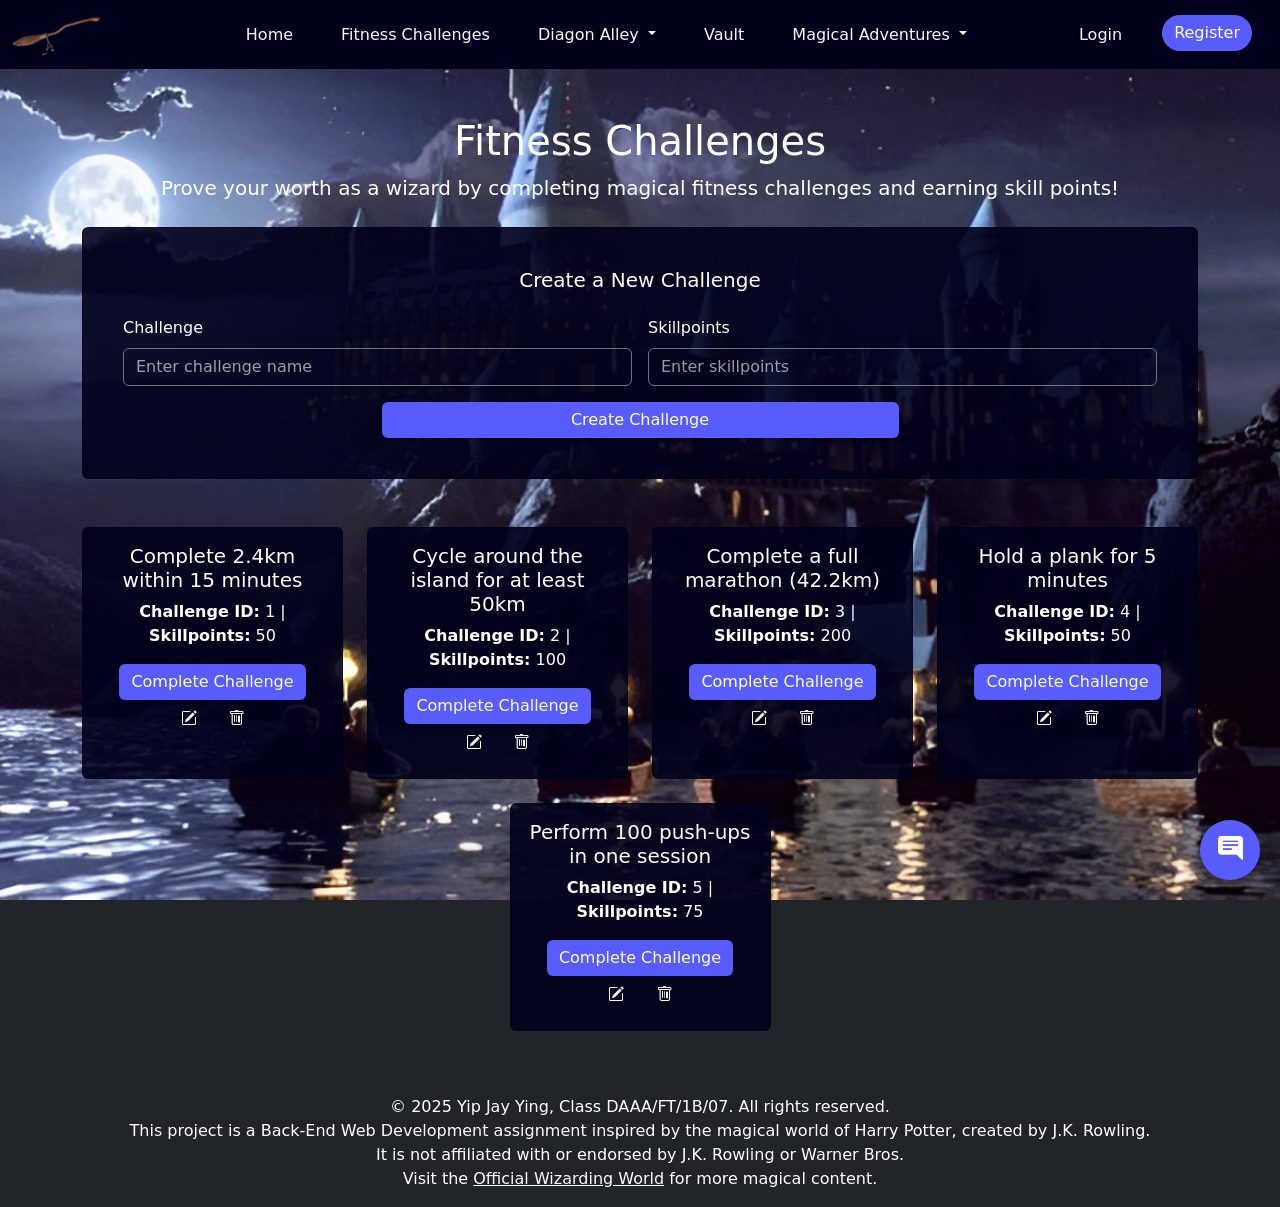
==== public/challenges.html @ 98125a17 "refactor: Consolidate inline styles in HTML to separate CSS files - Transferred all color-related st" ====
<!DOCTYPE html>
<html lang="en">
<head>
  <meta charset="UTF-8">
  <meta name="viewport" content="width=device-width, initial-scale=1.0">
  <title>Fitness Challenges</title>
  <!-- Bootstrap CSS -->
  <link href="https://cdn.jsdelivr.net/npm/bootstrap@5.3.3/dist/css/bootstrap.min.css" rel="stylesheet">
  <link href="https://cdn.jsdelivr.net/npm/bootstrap-icons/font/bootstrap-icons.css" rel="stylesheet">
  <link href="css/color.css" rel="stylesheet">
  <link href="css/style.css" rel="stylesheet">
</head>
<body class="bg-dark text-white">

  <!-- Navbar -->
  <nav class="navbar navbar-expand-lg navbar-light" style="background-color: rgba(0,0,27,255);">
    <div class="container-fluid">
        <!-- Navbar Brand with Custom Logo -->
        <a class="navbar-brand" href="index.html">
            <img src="images/navbar-brand-logo.png" alt="Logo" class="d-inline-block align-text-top" style="height: 40px;">
        </a>
        <button class="navbar-toggler" type="button" data-bs-toggle="collapse" data-bs-target="#navbarNav" aria-controls="navbarNav" aria-expanded="false" aria-label="Toggle navigation">
          <span class="navbar-toggler-icon" style="background-image: url('data:image/svg+xml;charset=utf8,%3Csvg xmlns%3D%22http://www.w3.org/2000/svg%22 viewBox%3D%220 0 30 30%22%3E%3Cpath stroke%3D%22rgba%28255, 255, 255, 1%29%22 stroke-width%3D%222%22 d%3D%22M4 7h22M4 15h22M4 23h22%22/%3E%3C/svg%3E');"></span>
        </button>           
        <div class="collapse navbar-collapse" id="navbarNav">
            <ul class="navbar-nav ms-auto">
                <li class="nav-item mx-3">
                    <a class="nav-link text-light" href="index.html">Home</a>
                </li>
                <li class="nav-item mx-3">
                    <a class="nav-link text-light" href="challenges.html">Fitness Challenges</a>
                </li>
                <!-- Diagon Alley Dropdown -->
                <li class="nav-item dropdown mx-3">
                    <a class="nav-link dropdown-toggle text-light" href="#" id="diagonAlleyDropdown" role="button" data-bs-toggle="dropdown" aria-expanded="false">
                        Diagon Alley
                    </a>
                    <ul class="dropdown-menu bg-light">
                        <li><a class="dropdown-item text-dark" href="wandShop.html">Wand Shop</a></li>
                        <li><a class="dropdown-item text-dark" href="potionShop.html">Potion Shop</a></li>
                        <li><a class="dropdown-item text-dark" href="spellShop.html">Spell Shop</a></li>
                    </ul>
                </li>
                <li class="nav-item mx-3">
                    <a class="nav-link text-light" href="vault.html">Vault</a>
                </li>
                <!-- Magical Adventures Dropdown -->
                <li class="nav-item dropdown mx-3">
                    <a class="nav-link dropdown-toggle text-light" href="#" id="magicalAdventuresDropdown" role="button" data-bs-toggle="dropdown" aria-expanded="false">
                        Magical Adventures
                    </a>
                    <ul class="dropdown-menu bg-light">
                        <li><a class="dropdown-item text-dark" href="duel.html">Duelling Club</a></li>
                        <li><a class="dropdown-item text-dark" href="quests.html">Quests</a></li>
                    </ul>
                </li>
                <li class="nav-item mx-3">
                    <a id="profileButton" class="nav-link text-light d-none" href="profile.html">Profile</a>
                </li>
                <li class="nav-item mx-3">
                    <a id="logoutButton" class="nav-link text-light d-none" href="index.html">Logout</a>
                </li>
                <li class="nav-item mx-3">
                    <a id="loginButton" class="nav-link text-light" href="login.html">Login</a>
                </li>
                <li class="nav-item mx-3">
                    <a id="registerButton" class="btn btn-primary rounded-pill" href="register.html">Register</a>
                </li>
            </ul>
        </div>
    </div>
  </nav>

  <!-- Fitness Challenges Section -->
  <div style="background-image: url('images/background.jpeg'); background-size: cover; background-position: center; background-attachment: fixed; min-height: 100vh;">
    <div class="container py-5">
      <!-- Page Header -->
      <header class="text-center text-white mb-4">
        <h1>Fitness Challenges</h1>
        <p class="lead">Prove your worth as a wizard by completing magical fitness challenges and earning skill points!</p>
      </header>
  
      <!-- Create Challenge Form -->
      <div class="card mb-5 p-4" style="background-color: rgba(0, 0, 27, 0.9);">
        <div class="card-body">
          <h5 class="card-title text-white text-center mb-4">Create a New Challenge</h5>
          <form id="createChallengeForm" class="row g-3">
            <div class="col-md-6">
              <label for="challengeName" class="form-label text-white">Challenge</label>
              <input type="text" class="form-control bg-transparent text-white border-secondary" id="challengeName" placeholder="Enter challenge name">
            </div>
            <div class="col-md-6">
              <label for="skillPoints" class="form-label text-white">Skillpoints</label>
              <input type="number" class="form-control bg-transparent text-white border-secondary" id="skillPoints" placeholder="Enter skillpoints">
            </div>
            <div class="col-12 text-center">
              <button type="submit" class="btn btn-primary w-50">Create Challenge</button>
            </div>
          </form>
        </div>
      </div>
  
      <!-- Challenges List -->
      <div class="row g-4 justify-content-center">
        <!-- Challenge Card 1 -->
        <div class="col-12 col-sm-6 col-md-4 col-lg-3">
          <div class="card h-100 text-white text-center" style="background-color: rgba(0,0,27,0.9);">
            <div class="card-body">
              <h5 class="card-title">Complete 2.4km within 15 minutes</h5>
              <p class="card-text"><strong>Challenge ID:</strong> 1 | <strong>Skillpoints:</strong> 50</p>
              <button class="btn btn-primary">Complete Challenge</button>
              <button class="btn btn-edit" title="Edit Challenge">
                <i class="bi bi-pencil-square text-light"></i>
              </button>
              <button class="btn btn-delete text-light" title="Delete Challenge">
                <i class="bi bi-trash"></i>
              </button>
            </div>
          </div>
        </div>
        <!-- Challenge Card 2 -->
        <div class="col-12 col-sm-6 col-md-4 col-lg-3">
          <div class="card h-100 text-white text-center" style="background-color: rgba(0,0,27,0.9);">
            <div class="card-body">
              <h5 class="card-title">Cycle around the island for at least 50km</h5>
              <p class="card-text"><strong>Challenge ID:</strong> 2 | <strong>Skillpoints:</strong> 100</p>
              <button class="btn btn-primary">Complete Challenge</button>
              <button class="btn btn-edit" title="Edit Challenge">
                <i class="bi bi-pencil-square text-light"></i>
              </button>
              <button class="btn btn-delete text-light" title="Delete Challenge">
                <i class="bi bi-trash"></i>
              </button>
            </div>
          </div>
        </div>
        <!-- Challenge Card 3 -->
        <div class="col-12 col-sm-6 col-md-4 col-lg-3">
          <div class="card h-100 text-white text-center" style="background-color: rgba(0,0,27,0.9);">
            <div class="card-body">
              <h5 class="card-title">Complete a full marathon (42.2km)</h5>
              <p class="card-text"><strong>Challenge ID:</strong> 3 | <strong>Skillpoints:</strong> 200</p>
              <button class="btn btn-primary">Complete Challenge</button>
              <button class="btn btn-edit" title="Edit Challenge">
                <i class="bi bi-pencil-square text-light"></i>
              </button>
              <button class="btn btn-delete text-light" title="Delete Challenge">
                <i class="bi bi-trash"></i>
              </button>
            </div>
          </div>
        </div>
        <!-- Challenge Card 4 -->
        <div class="col-12 col-sm-6 col-md-4 col-lg-3">
          <div class="card h-100 text-white text-center" style="background-color: rgba(0,0,27,0.9);">
            <div class="card-body">
              <h5 class="card-title">Hold a plank for 5 minutes</h5>
              <p class="card-text"><strong>Challenge ID:</strong> 4 | <strong>Skillpoints:</strong> 50</p>
              <button class="btn btn-primary">Complete Challenge</button>
              <button class="btn btn-edit" title="Edit Challenge">
                <i class="bi bi-pencil-square text-light"></i>
              </button>
              <button class="btn btn-delete text-light" title="Delete Challenge">
                <i class="bi bi-trash"></i>
              </button>
            </div>
          </div>
        </div>
        <!-- Challenge Card 5 -->
        <div class="col-12 col-sm-6 col-md-4 col-lg-3">
          <div class="card h-100 text-white text-center" style="background-color: rgba(0,0,27,0.9);">
            <div class="card-body">
              <h5 class="card-title">Perform 100 push-ups in one session</h5>
              <p class="card-text"><strong>Challenge ID:</strong> 5 | <strong>Skillpoints:</strong> 75</p>
              <button class="btn btn-primary">Complete Challenge</button>
              <button class="btn btn-edit" title="Edit Challenge">
                <i class="bi bi-pencil-square text-light"></i>
              </button>
              <button class="btn btn-delete text-light" title="Delete Challenge">
                <i class="bi bi-trash"></i>
              </button>
            </div>
          </div>
        </div>
      </div>
    </div>
  </div>

  <!-- Footer -->
  <footer class="text-center py-3 bg-dark text-white">
    © 2025 Yip Jay Ying, Class DAAA/FT/1B/07. All rights reserved.<br>
    This project is a Back-End Web Development assignment inspired by the magical world of Harry Potter, created by J.K. Rowling.<br>
    It is not affiliated with or endorsed by J.K. Rowling or Warner Bros.<br>
    Visit the <a href="https://www.wizardingworld.com/" target="_blank" class="text-light">Official Wizarding World</a> for more magical content.
  </footer>

  <!-- Floating Review Icon -->
  <div class="floating-review" data-bs-toggle="tooltip" data-bs-placement="top" title="Rate your experience: Leave a Review!" onclick="window.location.href='owlPost.html'" style="background-color: rgb(88,92,252);">
    <i class="bi bi-chat-right-text-fill" style="font-size: 25px;"></i>
  </div>

  <!-- Bootstrap JS -->
  <script src="https://cdn.jsdelivr.net/npm/bootstrap@5.3.3/dist/js/bootstrap.bundle.min.js"></script>
  <script src="js/queryCmds.js" type="text/javascript"></script>
  <script src="js/getCurrentURL.js" type="text/javascript"></script>
  <script src="js/userNavbarToggle.js" type="text/javascript"></script>
</body>
</html>
---- public/css/color.css ----
:root {
    /* Define custom CSS variables for colors and styling */
    --custom-color: rgb(88, 92, 252); /* Primary color */
    --custom-color-light: rgb(130, 132, 252); /* Lighter shade for active states */
    --custom-color-darker: rgba(88, 92, 252, 0.8); /* Hover color */
    --custom-bg-color: rgba(0, 0, 27, 0.9); /* Background color */
    --custom-border-color: rgba(255, 255, 255, 0.2); /* Light white border */
    --custom-text-color: white; /* Text color */
    --custom-placeholder-color: rgba(255, 255, 255, 0.6); /* Placeholder text color */
    --custom-card-bg-color: rgba(0, 0, 27, 0.9); /* Card background color */
    --custom-card-hover-shadow: rgba(0, 0, 0, 0.3); /* Shadow for hover effect on cards */
    --custom-filter-option-bg-color: white; /* Background color for dropdown options */
    --custom-filter-option-text-color: black; /* Text color for dropdown options */
}

.btn-primary {
    /* Customize primary button styles */
    --bs-btn-bg: var(--custom-color) !important;
    --bs-btn-active-bg: var(--custom-color-light) !important;
    --bs-btn-hover-bg: var(--custom-color-darker) !important;
    --bs-btn-color: var(--custom-text-color) !important;
}

.custom-card {
    /* Card styles for custom components */
    background-color: var(--custom-card-bg-color) !important;
    color: var(--custom-card-text-color) !important;
}

.custom-card:hover {
    /* Add shadow effect on card hover */
    box-shadow: 0 8px 15px var(--custom-card-hover-shadow) !important;
}

.custom-header {
    /* Header styles with primary background color */
    background-color: var(--custom-color) !important;
}

.custom-tabs {
    /* Custom styling for tabs with a bottom border */
    border-bottom: 2px solid var(--custom-border-color) !important;
}

.custom-tabs .nav-link {
    /* Default tab link styles */
    background-color: var(--custom-bg-color) !important;
    color: var(--custom-text-color) !important;
}

.custom-tabs .nav-link.active {
    /* Active tab link styles */
    background-color: var(--custom-color) !important;
    color: var(--custom-text-color) !important;
    border-color: var(--custom-color) var(--custom-border-color) var(--custom-border-color) !important;
}

.custom-tabs .nav-link:hover {
    /* Hover styles for tab links */
    background-color: var(--custom-color-darker) !important;
    color: var(--custom-text-color) !important;
}

/* Dropdown hover effect */
.dropdown-item:hover {
    color: var(--custom-text-color) !important;
    background-color: var(--custom-filter-option-text-color) !important;
}

.filter:hover {
    /* Hover effect for filter elements */
    background-color: var(--custom-color) !important;
    color: var(--custom-text-color) !important;
}

.filter option {
    /* Dropdown option styles */
    background-color: var(--custom-filter-option-bg-color) !important;
    color: var(--custom-filter-option-text-color) !important;
}

.modal-footer a.text-primary {
    /* Primary text color for links in modal footer */
    color: var(--custom-color) !important;
}

::placeholder {
    /* Placeholder text color */
    color: var(--custom-placeholder-color) !important;
}

/* Gryffindor Button */
.btn-gryffindor {
    background-color: #d82626; /* Gryffindor red */
    color: white; /* Text color */
    border: none; /* Remove border */
}

.btn-gryffindor:hover {
    background-color: #a11c1c; /* Darker red on hover */
}

/* Hufflepuff Button */
.btn-hufflepuff {
    background-color: #f4c430; /* Hufflepuff yellow */
    color: black; /* Text color */
    border: none; /* Remove border */
}

.btn-hufflepuff:hover {
    background-color: #c3a021; /* Darker yellow on hover */
}

/* Ravenclaw Button */
.btn-ravenclaw {
    background-color: #2a4d9b; /* Ravenclaw blue */
    color: white; /* Text color */
    border: none; /* Remove border */
}

.btn-ravenclaw:hover {
    background-color: #1c356a; /* Darker blue on hover */
}

/* Slytherin Button */
.btn-slytherin {
    background-color: #2a623d; /* Slytherin green */
    color: white; /* Text color */
    border: none; /* Remove border */
}

.btn-slytherin:hover {
    background-color: #1b422a; /* Darker green on hover */
}

/* Floating review container */
.floating-review {
    /* Add shadow for floating review containers */
    box-shadow: 0px 4px 8px rgba(0, 0, 0, 0.2);
}
---- public/css/style.css ----
.btn-primary {
    border: none; /* Remove border for primary buttons */
}

.custom-card {
    border: none; /* Remove border for cards */
    transition: transform 0.3s ease, box-shadow 0.3s ease; /* Smooth transitions for scaling and shadow effects */
    margin: auto; /* Center cards horizontally */
}

.custom-card:hover {
    transform: scale(1.05); /* Slightly enlarge the card on hover */
}

.custom-card img {
    object-fit: contain; /* Maintain aspect ratio of the image */
    height: 150px; /* Set fixed height for images */
    margin-bottom: 1rem; /* Add spacing below the image */
}

.custom-tabs {
    justify-content: center; /* Center-align tabs */
}

.custom-tabs .nav-link {
    border-radius: 0.5rem; /* Rounded corners for tab links */
    margin: 0 5px; /* Add spacing between tabs */
    transition: background-color 0.3s ease, color 0.3s ease; /* Smooth transitions for hover effects */
}

.filter {
    transition: background-color 0.3s ease, color 0.3s ease; /* Smooth transitions for hover effects */
}

/* Floating review container */
.floating-review {
    position: fixed; /* Fix position to bottom-right corner */
    bottom: 20px; /* Distance from bottom of the viewport */
    right: 20px; /* Distance from right of the viewport */
    width: 60px; /* Fixed width */
    height: 60px; /* Fixed height */
    border-radius: 50%; /* Circular shape */
    display: flex; /* Center content within the container */
    justify-content: center;
    align-items: center;
    cursor: pointer; /* Pointer cursor on hover */
    z-index: 1000; /* Ensure container is above other elements */
    transition: transform 0.3s ease; /* Smooth scaling on hover */
}

/* Scale effect on hover for the floating review container */
.floating-review:hover {
    transform: scale(1.1); /* Slightly enlarge the container on hover */
}

.house-emblem {
    width: 120px; /* Fixed width for house emblems */
    height: 120px; /* Fixed height for house emblems */
    object-fit: contain; /* Maintain aspect ratio */
}

/* Add initial transition to all cards in the house modal */
#houseModal .card {
    transition: transform 0.4s cubic-bezier(0.25, 0.8, 0.25, 1); /* Smooth and natural easing for card animations */
}

/* Hover effect for house cards in the modal */
#houseModal .card:hover {
    transform: scale(1.05); /* Slightly enlarge the card on hover */
}

.input-group .form-control {
    border-right: none !important; /* Remove right border for input field */
    border-radius: 0.5rem 0 0 0.5rem !important; /* Round left corners only */
}

.input-group-text {
    border-left: none !important; /* Remove left border for input group text */
    border-radius: 0 0.5rem 0.5rem 0 !important; /* Round right corners only */
}

/* Icon inside the button */
.review-icon {
    width: 30px; /* Fixed width for review icons */
    height: 30px; /* Fixed height for review icons */
}
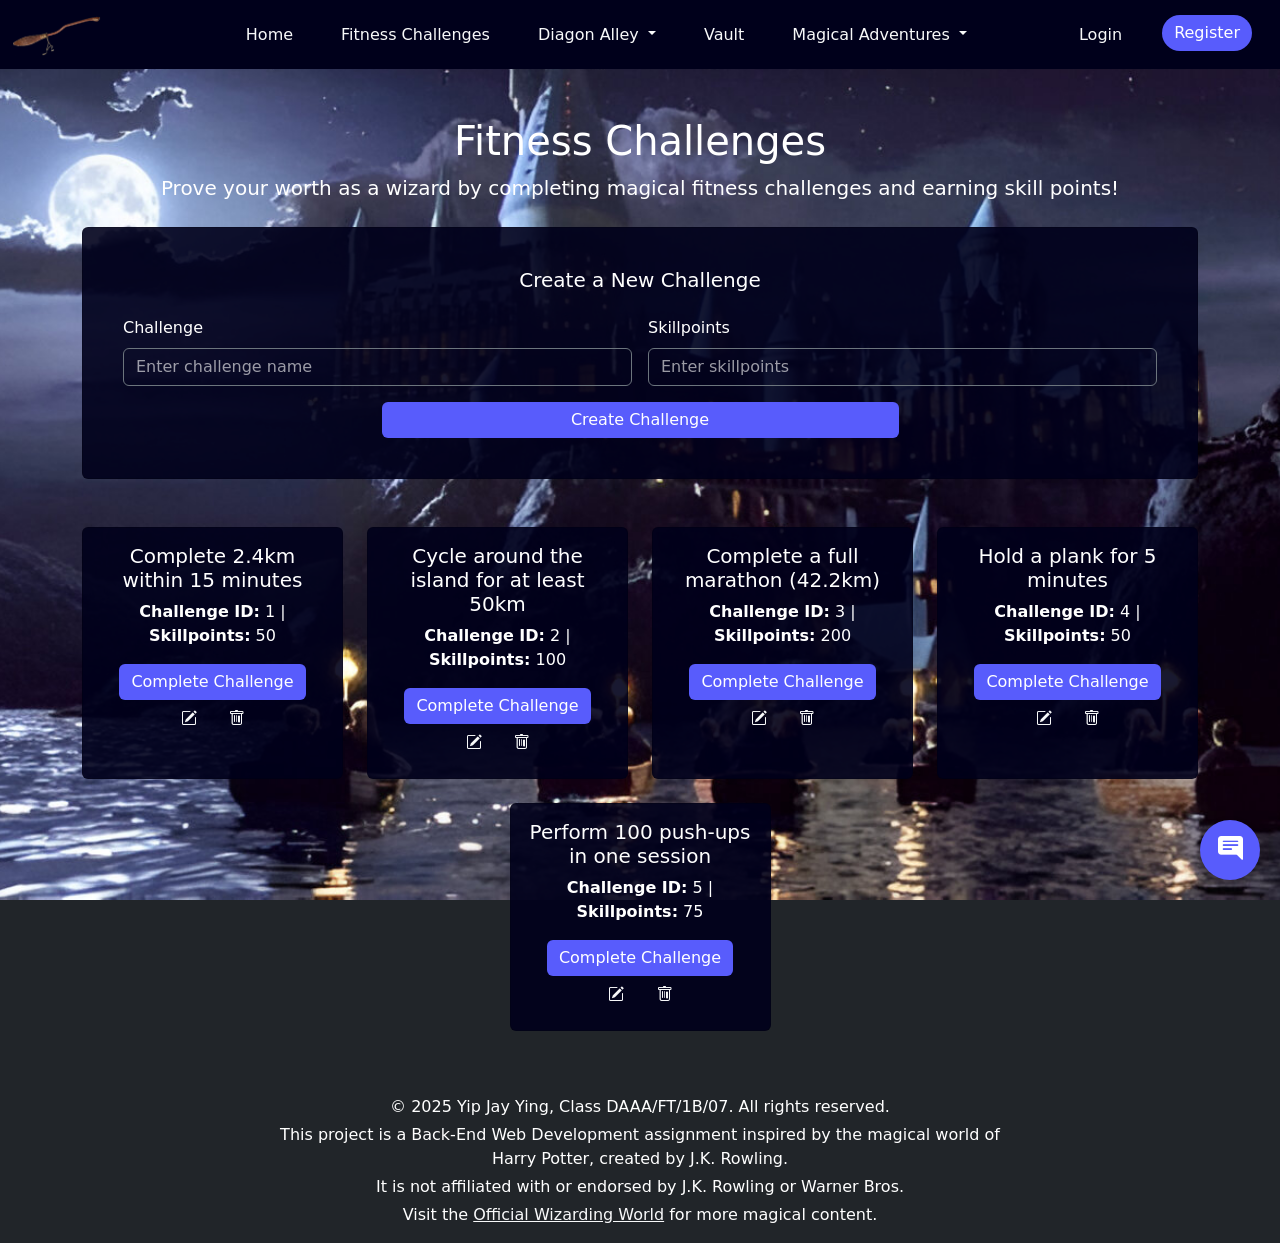
==== commit 62c32d9e: "feat: make footer responsive and reorder code sequence - Made the footer responsive using Bootstrap " ====
--- a/public/challenges.html
+++ b/public/challenges.html
@@ -9,6 +9,7 @@
   <link href="https://cdn.jsdelivr.net/npm/bootstrap-icons/font/bootstrap-icons.css" rel="stylesheet">
   <link href="css/color.css" rel="stylesheet">
   <link href="css/style.css" rel="stylesheet">
+  <link rel="icon" href="./images/harry-potter-glasses-icon.png">
 </head>
 <body class="bg-dark text-white">
 
@@ -17,7 +18,7 @@
     <div class="container-fluid">
         <!-- Navbar Brand with Custom Logo -->
         <a class="navbar-brand" href="index.html">
-            <img src="images/navbar-brand-logo.png" alt="Logo" class="d-inline-block align-text-top" style="height: 40px;">
+            <img src="images/broomstick-logo.png" alt="Logo" class="d-inline-block align-text-top" style="height: 40px;">
         </a>
         <button class="navbar-toggler" type="button" data-bs-toggle="collapse" data-bs-target="#navbarNav" aria-controls="navbarNav" aria-expanded="false" aria-label="Toggle navigation">
           <span class="navbar-toggler-icon" style="background-image: url('data:image/svg+xml;charset=utf8,%3Csvg xmlns%3D%22http://www.w3.org/2000/svg%22 viewBox%3D%220 0 30 30%22%3E%3Cpath stroke%3D%22rgba%28255, 255, 255, 1%29%22 stroke-width%3D%222%22 d%3D%22M4 7h22M4 15h22M4 23h22%22/%3E%3C/svg%3E');"></span>
@@ -186,18 +187,29 @@
     </div>
   </div>
 
-  <!-- Footer -->
-  <footer class="text-center py-3 bg-dark text-white">
-    © 2025 Yip Jay Ying, Class DAAA/FT/1B/07. All rights reserved.<br>
-    This project is a Back-End Web Development assignment inspired by the magical world of Harry Potter, created by J.K. Rowling.<br>
-    It is not affiliated with or endorsed by J.K. Rowling or Warner Bros.<br>
-    Visit the <a href="https://www.wizardingworld.com/" target="_blank" class="text-light">Official Wizarding World</a> for more magical content.
-  </footer>
-
   <!-- Floating Review Icon -->
   <div class="floating-review" data-bs-toggle="tooltip" data-bs-placement="top" title="Rate your experience: Leave a Review!" onclick="window.location.href='owlPost.html'" style="background-color: rgb(88,92,252);">
     <i class="bi bi-chat-right-text-fill" style="font-size: 25px;"></i>
   </div>
+
+  <!-- Footer -->
+  <footer class="text-center py-3 bg-dark text-white">
+    <div class="container">
+      <div class="row">
+        <!-- Footer Content -->
+        <div class="col-12 col-md-8 mx-auto">
+          <p class="mb-1">© 2025 Yip Jay Ying, Class DAAA/FT/1B/07. All rights reserved.</p>
+          <p class="mb-1">This project is a Back-End Web Development assignment inspired by the magical world of Harry Potter, created by J.K. Rowling.</p>
+          <p class="mb-1">It is not affiliated with or endorsed by J.K. Rowling or Warner Bros.</p>
+          <p class="mb-0">
+            Visit the 
+            <a href="https://www.wizardingworld.com/" target="_blank" class="text-light">Official Wizarding World</a> 
+            for more magical content.
+          </p>
+        </div>
+      </div>
+    </div>
+  </footer>
 
   <!-- Bootstrap JS -->
   <script src="https://cdn.jsdelivr.net/npm/bootstrap@5.3.3/dist/js/bootstrap.bundle.min.js"></script>
--- a/public/css/color.css
+++ b/public/css/color.css
@@ -137,4 +137,11 @@
 .floating-review {
     /* Add shadow for floating review containers */
     box-shadow: 0px 4px 8px rgba(0, 0, 0, 0.2);
+}
+
+/* Placeholder styling for input fields in the review form */
+#reviewForm input::placeholder,
+#reviewForm textarea::placeholder {
+    color: #120000 !important; /* Set placeholder text color to a dark shade */
+    opacity: 0.8 !important; /* Ensure placeholder text is semi-transparent */
 }
--- a/public/css/style.css
+++ b/public/css/style.css
@@ -26,6 +26,16 @@
     border-radius: 0.5rem; /* Rounded corners for tab links */
     margin: 0 5px; /* Add spacing between tabs */
     transition: background-color 0.3s ease, color 0.3s ease; /* Smooth transitions for hover effects */
+}
+
+/* Add initial transition to all cards in the duel modal */
+#duelModal .card {
+    transition: transform 0.4s cubic-bezier(0.25, 0.8, 0.25, 1); /* Smooth and natural easing for card animations */
+}
+
+/* Hover effect for duel cards in the modal */
+#duelModal .card:hover {
+    transform: scale(1.05); /* Slightly enlarge the card on hover */
 }
 
 .filter {
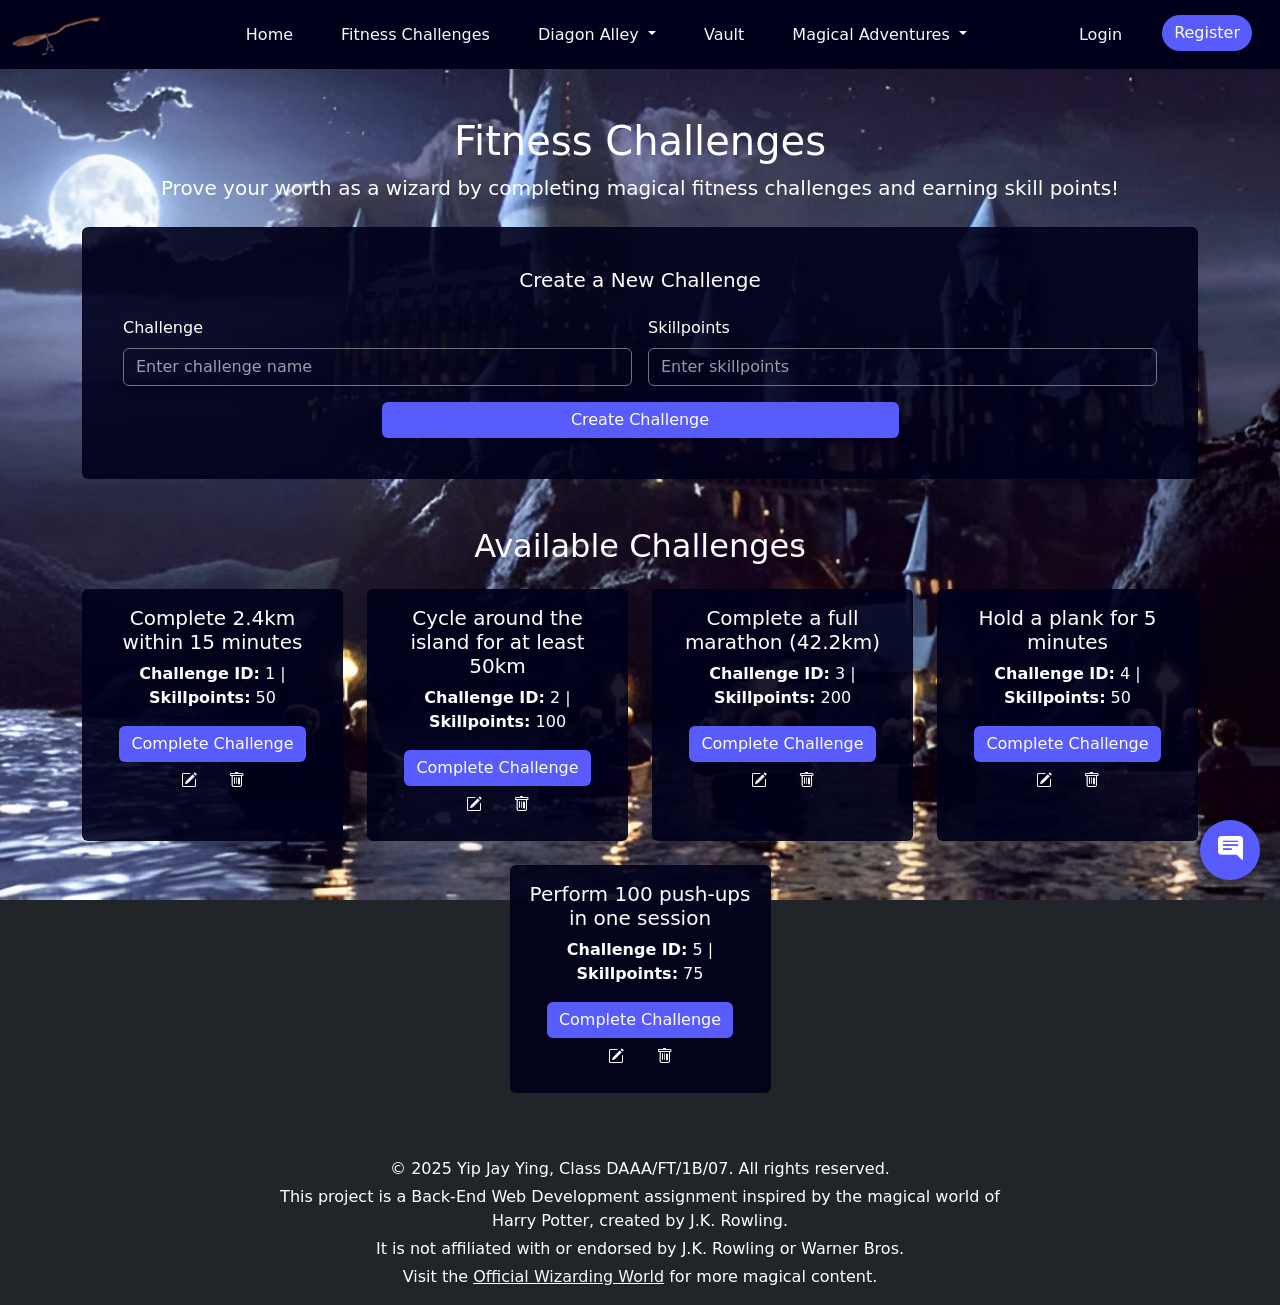
==== commit 2fe14e1c: "feat(challenges): add title "Available Challenges" and implement modal popup for edit button - Added" ====
--- a/public/challenges.html
+++ b/public/challenges.html
@@ -101,6 +101,9 @@
         </div>
       </div>
   
+      <!-- Available Challenges Title -->
+      <h2 class="text-white text-center my-4">Available Challenges</h2>
+
       <!-- Challenges List -->
       <div class="row g-4 justify-content-center">
         <!-- Challenge Card 1 -->
@@ -110,9 +113,9 @@
               <h5 class="card-title">Complete 2.4km within 15 minutes</h5>
               <p class="card-text"><strong>Challenge ID:</strong> 1 | <strong>Skillpoints:</strong> 50</p>
               <button class="btn btn-primary">Complete Challenge</button>
-              <button class="btn btn-edit" title="Edit Challenge">
-                <i class="bi bi-pencil-square text-light"></i>
-              </button>
+              <button class="btn btn-edit" title="Edit Challenge" data-bs-toggle="modal" data-bs-target="#editChallengeModal">
+                <i class="bi bi-pencil-square text-light"></i>
+              </button>                          
               <button class="btn btn-delete text-light" title="Delete Challenge">
                 <i class="bi bi-trash"></i>
               </button>
@@ -126,7 +129,7 @@
               <h5 class="card-title">Cycle around the island for at least 50km</h5>
               <p class="card-text"><strong>Challenge ID:</strong> 2 | <strong>Skillpoints:</strong> 100</p>
               <button class="btn btn-primary">Complete Challenge</button>
-              <button class="btn btn-edit" title="Edit Challenge">
+              <button class="btn btn-edit" title="Edit Challenge" data-bs-toggle="modal" data-bs-target="#editChallengeModal">
                 <i class="bi bi-pencil-square text-light"></i>
               </button>
               <button class="btn btn-delete text-light" title="Delete Challenge">
@@ -142,7 +145,7 @@
               <h5 class="card-title">Complete a full marathon (42.2km)</h5>
               <p class="card-text"><strong>Challenge ID:</strong> 3 | <strong>Skillpoints:</strong> 200</p>
               <button class="btn btn-primary">Complete Challenge</button>
-              <button class="btn btn-edit" title="Edit Challenge">
+              <button class="btn btn-edit" title="Edit Challenge" data-bs-toggle="modal" data-bs-target="#editChallengeModal">
                 <i class="bi bi-pencil-square text-light"></i>
               </button>
               <button class="btn btn-delete text-light" title="Delete Challenge">
@@ -158,7 +161,7 @@
               <h5 class="card-title">Hold a plank for 5 minutes</h5>
               <p class="card-text"><strong>Challenge ID:</strong> 4 | <strong>Skillpoints:</strong> 50</p>
               <button class="btn btn-primary">Complete Challenge</button>
-              <button class="btn btn-edit" title="Edit Challenge">
+              <button class="btn btn-edit" title="Edit Challenge" data-bs-toggle="modal" data-bs-target="#editChallengeModal">
                 <i class="bi bi-pencil-square text-light"></i>
               </button>
               <button class="btn btn-delete text-light" title="Delete Challenge">
@@ -174,14 +177,41 @@
               <h5 class="card-title">Perform 100 push-ups in one session</h5>
               <p class="card-text"><strong>Challenge ID:</strong> 5 | <strong>Skillpoints:</strong> 75</p>
               <button class="btn btn-primary">Complete Challenge</button>
-              <button class="btn btn-edit" title="Edit Challenge">
-                <i class="bi bi-pencil-square text-light"></i>
-              </button>
-              <button class="btn btn-delete text-light" title="Delete Challenge">
-                <i class="bi bi-trash"></i>
-              </button>
-            </div>
-          </div>
+              <button class="btn btn-edit" title="Edit Challenge" data-bs-toggle="modal" data-bs-target="#editChallengeModal">
+                <i class="bi bi-pencil-square text-light"></i>
+              </button>
+              <button class="btn btn-delete text-light" title="Delete Challenge">
+                <i class="bi bi-trash"></i>
+              </button>
+            </div>
+          </div>
+        </div>
+      </div>
+    </div>
+  </div>
+
+  <!-- Edit Challenge Modal -->
+  <div class="modal fade" id="editChallengeModal" tabindex="-1" aria-labelledby="editChallengeModalLabel" aria-hidden="true">
+    <div class="modal-dialog">
+      <div class="modal-content bg-dark text-white">
+        <div class="modal-header">
+          <h5 class="modal-title" id="editChallengeModalLabel">Edit Challenge</h5>
+          <button type="button" class="btn-close btn-close-white" data-bs-dismiss="modal" aria-label="Close"></button>
+        </div>
+        <div class="modal-body">
+          <form id="editChallengeForm" class="row g-3">
+            <div class="col-md-6">
+              <label for="editChallengeName" class="form-label text-white">Challenge</label>
+              <input type="text" class="form-control bg-transparent text-white border-secondary" id="editChallengeName" placeholder="Enter challenge name">
+            </div>
+            <div class="col-md-6">
+              <label for="editSkillPoints" class="form-label text-white">Skillpoints</label>
+              <input type="number" class="form-control bg-transparent text-white border-secondary" id="editSkillPoints" placeholder="Enter skillpoints">
+            </div>
+            <div class="col-12 text-center">
+              <button type="submit" class="btn btn-primary w-50">Save Changes</button>
+            </div>
+          </form>
         </div>
       </div>
     </div>
@@ -216,5 +246,6 @@
   <script src="js/queryCmds.js" type="text/javascript"></script>
   <script src="js/getCurrentURL.js" type="text/javascript"></script>
   <script src="js/userNavbarToggle.js" type="text/javascript"></script>
+  <script src="js/challenges.js" type="text/javascript"></script>
 </body>
 </html>
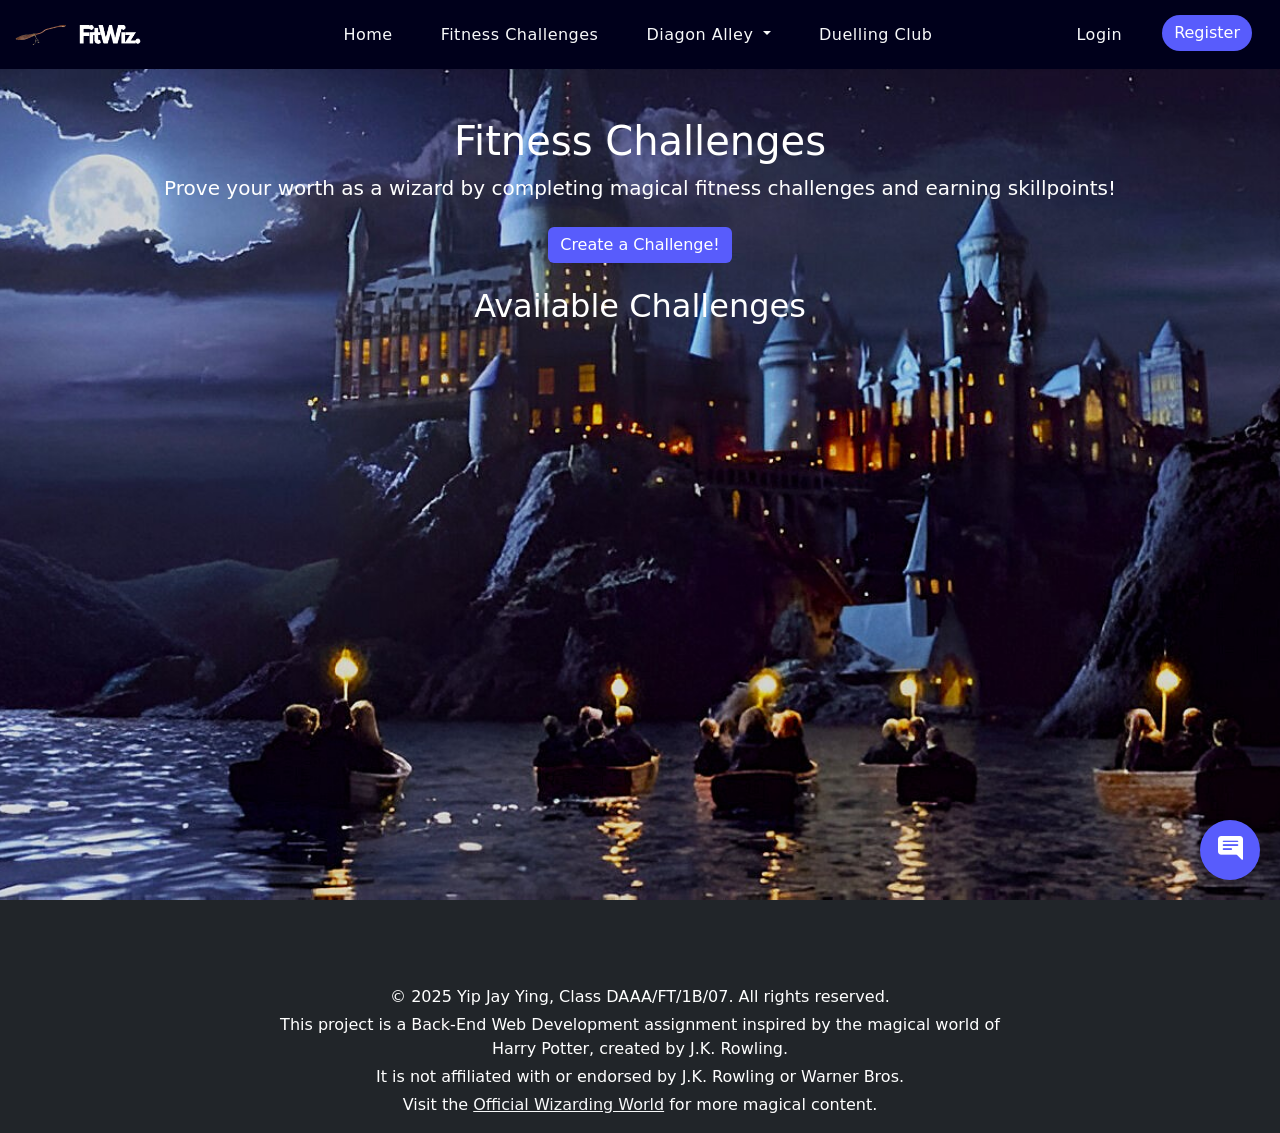
==== commit 555ad379: "feat(challenges): implement correct skillpoints allocation on challenge completion, enable successfu" ====
--- a/public/challenges.html
+++ b/public/challenges.html
@@ -18,7 +18,7 @@
     <div class="container-fluid">
         <!-- Navbar Brand with Custom Logo -->
         <a class="navbar-brand" href="index.html">
-            <img src="images/broomstick-logo.png" alt="Logo" class="d-inline-block align-text-top" style="height: 40px;">
+            <img src="images/brand-logo.png" alt="Logo" class="d-inline-block align-text-top" style="height: 40px;">
         </a>
         <button class="navbar-toggler" type="button" data-bs-toggle="collapse" data-bs-target="#navbarNav" aria-controls="navbarNav" aria-expanded="false" aria-label="Toggle navigation">
           <span class="navbar-toggler-icon" style="background-image: url('data:image/svg+xml;charset=utf8,%3Csvg xmlns%3D%22http://www.w3.org/2000/svg%22 viewBox%3D%220 0 30 30%22%3E%3Cpath stroke%3D%22rgba%28255, 255, 255, 1%29%22 stroke-width%3D%222%22 d%3D%22M4 7h22M4 15h22M4 23h22%22/%3E%3C/svg%3E');"></span>
@@ -43,17 +43,10 @@
                     </ul>
                 </li>
                 <li class="nav-item mx-3">
-                    <a class="nav-link text-light" href="vault.html">Vault</a>
+                  <a class="nav-link text-light" href="duel.html">Duelling Club</a>
                 </li>
-                <!-- Magical Adventures Dropdown -->
-                <li class="nav-item dropdown mx-3">
-                    <a class="nav-link dropdown-toggle text-light" href="#" id="magicalAdventuresDropdown" role="button" data-bs-toggle="dropdown" aria-expanded="false">
-                        Magical Adventures
-                    </a>
-                    <ul class="dropdown-menu bg-light">
-                        <li><a class="dropdown-item text-dark" href="duel.html">Duelling Club</a></li>
-                        <li><a class="dropdown-item text-dark" href="quests.html">Quests</a></li>
-                    </ul>
+                <li class="nav-item mx-3">
+                  <a id="vaultButton" class="nav-link text-light d-none" href="vault.html">Vault</a>
                 </li>
                 <li class="nav-item mx-3">
                     <a id="profileButton" class="nav-link text-light d-none" href="profile.html">Profile</a>
@@ -72,150 +65,102 @@
     </div>
   </nav>
 
-  <!-- Fitness Challenges Section -->
-  <div style="background-image: url('images/background.jpeg'); background-size: cover; background-position: center; background-attachment: fixed; min-height: 100vh;">
-    <div class="container py-5">
-      <!-- Page Header -->
-      <header class="text-center text-white mb-4">
-        <h1>Fitness Challenges</h1>
-        <p class="lead">Prove your worth as a wizard by completing magical fitness challenges and earning skill points!</p>
-      </header>
-  
-      <!-- Create Challenge Form -->
-      <div class="card mb-5 p-4" style="background-color: rgba(0, 0, 27, 0.9);">
+<!-- Fitness Challenges Section -->
+<div class="min-vh-100">
+  <div class="container py-5">
+    <!-- Page Header -->
+    <header class="text-center text-white mb-4">
+      <h1>Fitness Challenges</h1>
+      <p class="lead">Prove your worth as a wizard by completing magical fitness challenges and earning skillpoints!</p>
+    </header>
+
+    <!-- Create Challenge Button -->
+    <div class="text-center mb-4">
+      <button class="btn btn-primary" type="button" data-bs-toggle="collapse" data-bs-target="#createChallengeFormContainer" aria-expanded="false" aria-controls="createChallengeFormContainer">
+        Create a Challenge!
+      </button>
+    </div>
+
+    <!-- Create Challenge Form (Initially Hidden) -->
+    <div class="collapse" id="createChallengeFormContainer">
+      <div class="custom-card mb-5 p-4 bg-dark border-light rounded">
         <div class="card-body">
           <h5 class="card-title text-white text-center mb-4">Create a New Challenge</h5>
           <form id="createChallengeForm" class="row g-3">
-            <div class="col-md-6">
+            <div class="col-12 col-md-6">
               <label for="challengeName" class="form-label text-white">Challenge</label>
               <input type="text" class="form-control bg-transparent text-white border-secondary" id="challengeName" placeholder="Enter challenge name">
             </div>
-            <div class="col-md-6">
+            <div class="col-12 col-md-6">
               <label for="skillPoints" class="form-label text-white">Skillpoints</label>
               <input type="number" class="form-control bg-transparent text-white border-secondary" id="skillPoints" placeholder="Enter skillpoints">
             </div>
             <div class="col-12 text-center">
-              <button type="submit" class="btn btn-primary w-50">Create Challenge</button>
-            </div>
-          </form>
-        </div>
-      </div>
-  
-      <!-- Available Challenges Title -->
-      <h2 class="text-white text-center my-4">Available Challenges</h2>
-
-      <!-- Challenges List -->
-      <div class="row g-4 justify-content-center">
-        <!-- Challenge Card 1 -->
-        <div class="col-12 col-sm-6 col-md-4 col-lg-3">
-          <div class="card h-100 text-white text-center" style="background-color: rgba(0,0,27,0.9);">
-            <div class="card-body">
-              <h5 class="card-title">Complete 2.4km within 15 minutes</h5>
-              <p class="card-text"><strong>Challenge ID:</strong> 1 | <strong>Skillpoints:</strong> 50</p>
-              <button class="btn btn-primary">Complete Challenge</button>
-              <button class="btn btn-edit" title="Edit Challenge" data-bs-toggle="modal" data-bs-target="#editChallengeModal">
-                <i class="bi bi-pencil-square text-light"></i>
-              </button>                          
-              <button class="btn btn-delete text-light" title="Delete Challenge">
-                <i class="bi bi-trash"></i>
-              </button>
-            </div>
-          </div>
-        </div>
-        <!-- Challenge Card 2 -->
-        <div class="col-12 col-sm-6 col-md-4 col-lg-3">
-          <div class="card h-100 text-white text-center" style="background-color: rgba(0,0,27,0.9);">
-            <div class="card-body">
-              <h5 class="card-title">Cycle around the island for at least 50km</h5>
-              <p class="card-text"><strong>Challenge ID:</strong> 2 | <strong>Skillpoints:</strong> 100</p>
-              <button class="btn btn-primary">Complete Challenge</button>
-              <button class="btn btn-edit" title="Edit Challenge" data-bs-toggle="modal" data-bs-target="#editChallengeModal">
-                <i class="bi bi-pencil-square text-light"></i>
-              </button>
-              <button class="btn btn-delete text-light" title="Delete Challenge">
-                <i class="bi bi-trash"></i>
-              </button>
-            </div>
-          </div>
-        </div>
-        <!-- Challenge Card 3 -->
-        <div class="col-12 col-sm-6 col-md-4 col-lg-3">
-          <div class="card h-100 text-white text-center" style="background-color: rgba(0,0,27,0.9);">
-            <div class="card-body">
-              <h5 class="card-title">Complete a full marathon (42.2km)</h5>
-              <p class="card-text"><strong>Challenge ID:</strong> 3 | <strong>Skillpoints:</strong> 200</p>
-              <button class="btn btn-primary">Complete Challenge</button>
-              <button class="btn btn-edit" title="Edit Challenge" data-bs-toggle="modal" data-bs-target="#editChallengeModal">
-                <i class="bi bi-pencil-square text-light"></i>
-              </button>
-              <button class="btn btn-delete text-light" title="Delete Challenge">
-                <i class="bi bi-trash"></i>
-              </button>
-            </div>
-          </div>
-        </div>
-        <!-- Challenge Card 4 -->
-        <div class="col-12 col-sm-6 col-md-4 col-lg-3">
-          <div class="card h-100 text-white text-center" style="background-color: rgba(0,0,27,0.9);">
-            <div class="card-body">
-              <h5 class="card-title">Hold a plank for 5 minutes</h5>
-              <p class="card-text"><strong>Challenge ID:</strong> 4 | <strong>Skillpoints:</strong> 50</p>
-              <button class="btn btn-primary">Complete Challenge</button>
-              <button class="btn btn-edit" title="Edit Challenge" data-bs-toggle="modal" data-bs-target="#editChallengeModal">
-                <i class="bi bi-pencil-square text-light"></i>
-              </button>
-              <button class="btn btn-delete text-light" title="Delete Challenge">
-                <i class="bi bi-trash"></i>
-              </button>
-            </div>
-          </div>
-        </div>
-        <!-- Challenge Card 5 -->
-        <div class="col-12 col-sm-6 col-md-4 col-lg-3">
-          <div class="card h-100 text-white text-center" style="background-color: rgba(0,0,27,0.9);">
-            <div class="card-body">
-              <h5 class="card-title">Perform 100 push-ups in one session</h5>
-              <p class="card-text"><strong>Challenge ID:</strong> 5 | <strong>Skillpoints:</strong> 75</p>
-              <button class="btn btn-primary">Complete Challenge</button>
-              <button class="btn btn-edit" title="Edit Challenge" data-bs-toggle="modal" data-bs-target="#editChallengeModal">
-                <i class="bi bi-pencil-square text-light"></i>
-              </button>
-              <button class="btn btn-delete text-light" title="Delete Challenge">
-                <i class="bi bi-trash"></i>
-              </button>
-            </div>
-          </div>
-        </div>
-      </div>
-    </div>
-  </div>
-
-  <!-- Edit Challenge Modal -->
-  <div class="modal fade" id="editChallengeModal" tabindex="-1" aria-labelledby="editChallengeModalLabel" aria-hidden="true">
-    <div class="modal-dialog">
-      <div class="modal-content bg-dark text-white">
-        <div class="modal-header">
-          <h5 class="modal-title" id="editChallengeModalLabel">Edit Challenge</h5>
-          <button type="button" class="btn-close btn-close-white" data-bs-dismiss="modal" aria-label="Close"></button>
-        </div>
-        <div class="modal-body">
-          <form id="editChallengeForm" class="row g-3">
-            <div class="col-md-6">
-              <label for="editChallengeName" class="form-label text-white">Challenge</label>
-              <input type="text" class="form-control bg-transparent text-white border-secondary" id="editChallengeName" placeholder="Enter challenge name">
-            </div>
-            <div class="col-md-6">
-              <label for="editSkillPoints" class="form-label text-white">Skillpoints</label>
-              <input type="number" class="form-control bg-transparent text-white border-secondary" id="editSkillPoints" placeholder="Enter skillpoints">
-            </div>
-            <div class="col-12 text-center">
-              <button type="submit" class="btn btn-primary w-50">Save Changes</button>
+              <button type="submit" class="btn btn-primary w-100 w-md-50">Create Challenge</button>
             </div>
           </form>
         </div>
       </div>
     </div>
+
+    <!-- Dynamic Challenge List -->
+    <h2 class="text-white text-center my-4">Available Challenges</h2>
+    <div class="row g-4 justify-content-center" id="challengeList">
+      <!-- JS will populate challenges here -->
+    </div>
   </div>
+</div>
+
+<!-- Complete Challenge Modal -->
+<div class="modal fade" id="completeChallengeModal" tabindex="-1">
+  <div class="modal-dialog modal-dialog-centered modal-sm modal-md modal-lg">
+    <div class="modal-content bg-dark text-white">
+      <div class="modal-header">
+        <h5 class="modal-title">Complete Challenge</h5>
+        <button type="button" class="btn-close btn-close-white" data-bs-dismiss="modal"></button>
+      </div>
+      <div class="modal-body">
+        <form id="completeChallengeForm">
+          <input type="hidden" id="completeChallengeId">
+          <div class="mb-3">
+            <label for="challengeNotes" class="form-label">Notes</label>
+            <textarea class="form-control bg-transparent text-white border-secondary" id="challengeNotes" rows="3" placeholder="Add notes here"></textarea>
+          </div>
+          <div class="text-center">
+            <button type="submit" class="btn btn-primary w-100 w-md-50">Submit Completion</button>
+          </div>
+        </form>
+      </div>
+    </div>
+  </div>
+</div>
+
+<!-- Edit Challenge Modal -->
+<div class="modal fade" id="editChallengeModal" tabindex="-1" aria-labelledby="editChallengeModalLabel" aria-hidden="true">
+  <div class="modal-dialog modal-dialog-centered modal-sm modal-md modal-lg">
+    <div class="modal-content bg-dark text-white">
+      <div class="modal-header">
+        <h5 class="modal-title" id="editChallengeModalLabel">Edit Challenge</h5>
+        <button type="button" class="btn-close btn-close-white" data-bs-dismiss="modal" aria-label="Close"></button>
+      </div>
+      <div class="modal-body">
+        <form id="editChallengeForm" class="row g-3">
+          <div class="col-12 col-md-6">
+            <label for="editChallengeName" class="form-label text-white">Challenge</label>
+            <input type="text" class="form-control bg-transparent text-white border-secondary" id="editChallengeName" placeholder="Enter challenge name">
+          </div>
+          <div class="col-12 col-md-6">
+            <label for="editSkillPoints" class="form-label text-white">Skillpoints</label>
+            <input type="number" class="form-control bg-transparent text-white border-secondary" id="editSkillPoints" placeholder="Enter skillpoints">
+          </div>
+          <div class="col-12 text-center">
+            <button type="submit" class="btn btn-primary w-100 w-md-50">Save Changes</button>
+          </div>
+        </form>
+      </div>
+    </div>
+  </div>
+</div>
 
   <!-- Floating Review Icon -->
   <div class="floating-review" data-bs-toggle="tooltip" data-bs-placement="top" title="Rate your experience: Leave a Review!" onclick="window.location.href='owlPost.html'" style="background-color: rgb(88,92,252);">
@@ -241,11 +186,11 @@
     </div>
   </footer>
 
-  <!-- Bootstrap JS -->
   <script src="https://cdn.jsdelivr.net/npm/bootstrap@5.3.3/dist/js/bootstrap.bundle.min.js"></script>
-  <script src="js/queryCmds.js" type="text/javascript"></script>
-  <script src="js/getCurrentURL.js" type="text/javascript"></script>
-  <script src="js/userNavbarToggle.js" type="text/javascript"></script>
-  <script src="js/challenges.js" type="text/javascript"></script>
+  <script src="js/logoutSession.js"></script>
+  <script src="js/queryCmds.js"></script>
+  <script src="js/getCurrentURL.js"></script>
+  <script src="js/userNavbarToggle.js"></script>
+  <script src="js/challenges.js"></script>
 </body>
 </html>
--- a/public/css/color.css
+++ b/public/css/color.css
@@ -3,33 +3,34 @@
     --custom-color: rgb(88, 92, 252); /* Primary color */
     --custom-color-light: rgb(130, 132, 252); /* Lighter shade for active states */
     --custom-color-darker: rgba(88, 92, 252, 0.8); /* Hover color */
+    --custom-text-color: white; /* Text color */
+    --custom-filter-option-bg-color: white; /* Background color for dropdown options */
+    --custom-placeholder-color: rgba(255, 255, 255, 0.6); /* Placeholder text color */
+    --custom-border-color: rgba(255, 255, 255, 0.2); /* Light white border */
+    --custom-card-hover-shadow: rgba(0, 0, 0, 0.3); /* Shadow for hover effect on cards */
+    --custom-filter-option-text-color: black; /* Text color for dropdown options */
     --custom-bg-color: rgba(0, 0, 27, 0.9); /* Background color */
-    --custom-border-color: rgba(255, 255, 255, 0.2); /* Light white border */
-    --custom-text-color: white; /* Text color */
-    --custom-placeholder-color: rgba(255, 255, 255, 0.6); /* Placeholder text color */
-    --custom-card-bg-color: rgba(0, 0, 27, 0.9); /* Card background color */
-    --custom-card-hover-shadow: rgba(0, 0, 0, 0.3); /* Shadow for hover effect on cards */
-    --custom-filter-option-bg-color: white; /* Background color for dropdown options */
-    --custom-filter-option-text-color: black; /* Text color for dropdown options */
 }
 
 .btn-primary {
     /* Customize primary button styles */
-    --bs-btn-bg: var(--custom-color) !important;
-    --bs-btn-active-bg: var(--custom-color-light) !important;
-    --bs-btn-hover-bg: var(--custom-color-darker) !important;
-    --bs-btn-color: var(--custom-text-color) !important;
+    --bs-btn-bg: var(--custom-color) !important; /* Primary button background color */
+    --bs-btn-active-bg: var(--custom-color-light) !important; /* Button background color when active */
+    --bs-btn-hover-bg: var(--custom-color-darker) !important; /* Button background color on hover */
+    --bs-btn-color: var(--custom-text-color) !important; /* Button text color */
 }
 
 .custom-card {
-    /* Card styles for custom components */
-    background-color: var(--custom-card-bg-color) !important;
-    color: var(--custom-card-text-color) !important;
+    /* Card styles */
+    background-color: var(--custom-bg-color) !important; /* Background color for cards */
+    color: var(--custom-text-color) !important; /* Text color for cards */
+    border: 2px solid var(--custom-border-color); /* Add border color */
 }
 
 .custom-card:hover {
-    /* Add shadow effect on card hover */
-    box-shadow: 0 8px 15px var(--custom-card-hover-shadow) !important;
+    /* Card styles on hover */
+    box-shadow: 0 8px 15px var(--custom-card-hover-shadow) !important; /* Add shadow effect on card hover */
+    border-color: var(--custom-color); /* Use primary color on hover */
 }
 
 .custom-header {
@@ -44,27 +45,28 @@
 
 .custom-tabs .nav-link {
     /* Default tab link styles */
-    background-color: var(--custom-bg-color) !important;
-    color: var(--custom-text-color) !important;
+    background-color: var(--custom-bg-color) !important; /* Background color for inactive tabs */
+    color: var(--custom-text-color) !important; /* Text color for inactive tabs */
 }
 
 .custom-tabs .nav-link.active {
     /* Active tab link styles */
-    background-color: var(--custom-color) !important;
-    color: var(--custom-text-color) !important;
-    border-color: var(--custom-color) var(--custom-border-color) var(--custom-border-color) !important;
+    background-color: var(--custom-color) !important; /* Background color for active tab */
+    color: var(--custom-text-color) !important; /* Text color for active tab */
+    border-color: var(--custom-color) var(--custom-border-color) var(--custom-border-color) !important; /* Border colors for active tab */
 }
 
 .custom-tabs .nav-link:hover {
     /* Hover styles for tab links */
-    background-color: var(--custom-color-darker) !important;
-    color: var(--custom-text-color) !important;
+    background-color: var(--custom-color-darker) !important; /* Background color on hover */
+    color: var(--custom-text-color) !important; /* Text color on hover */
 }
 
-/* Dropdown hover effect */
-.dropdown-item:hover {
+.dropdown-item:hover, 
+.dropdown-item:focus {
+    /* Hover and focus styles for dropdown items */
+    background-color: var(--custom-color-light) !important;
     color: var(--custom-text-color) !important;
-    background-color: var(--custom-filter-option-text-color) !important;
 }
 
 .filter:hover {
@@ -75,8 +77,8 @@
 
 .filter option {
     /* Dropdown option styles */
-    background-color: var(--custom-filter-option-bg-color) !important;
-    color: var(--custom-filter-option-text-color) !important;
+    background-color: var(--custom-filter-option-bg-color) !important; /* Background color for options */
+    color: var(--custom-filter-option-text-color) !important; /* Text color for options */
 }
 
 .modal-footer a.text-primary {
@@ -139,9 +141,40 @@
     box-shadow: 0px 4px 8px rgba(0, 0, 0, 0.2);
 }
 
+/* Success message styling */
+.message-card.alert-success {
+    background-color: #d4edda; /* Light green background for success */
+    color: #155724; /* Dark green text for contrast */
+    border: 1px solid #c3e6cb; /* Green border for emphasis */
+}
+
+/* Warning message styling */
+.message-card.alert-warning {
+    background-color: #fff3cd; /* Light yellow background for warnings */
+    color: #856404; /* Dark yellow text for readability */
+    border: 1px solid #ffeeba; /* Yellow border for emphasis */
+}
+
+/* Danger message styling */
+.message-card.alert-danger {
+    background-color: #f8d7da; /* Light red background for errors */
+    color: #721c24; /* Dark red text for contrast */
+    border: 1px solid #f5c6cb; /* Red border for emphasis */
+}
+
+.nav-link:hover, 
+.nav-link:focus {
+    /* Hover and focus styles for navigation links */
+    color: var(--custom-color-light) !important;
+}
+
+/* Styling for "No activity history found." message */
+.no-activity-message {
+    color: #ffcc00 !important; /* Highlighted yellow color for no activity message */
+}
+
 /* Placeholder styling for input fields in the review form */
 #reviewForm input::placeholder,
 #reviewForm textarea::placeholder {
     color: #120000 !important; /* Set placeholder text color to a dark shade */
-    opacity: 0.8 !important; /* Ensure placeholder text is semi-transparent */
 }
--- a/public/css/style.css
+++ b/public/css/style.css
@@ -1,15 +1,21 @@
+body {
+    background-image: url('../images/background.jpeg'); /* Background image for the body */
+    background-size: cover; /* Cover the entire viewport */
+    background-position: center; /* Center the background image */
+    background-attachment: fixed; /* Keep background fixed while scrolling */
+}
+
 .btn-primary {
     border: none; /* Remove border for primary buttons */
 }
 
 .custom-card {
-    border: none; /* Remove border for cards */
     transition: transform 0.3s ease, box-shadow 0.3s ease; /* Smooth transitions for scaling and shadow effects */
     margin: auto; /* Center cards horizontally */
 }
 
 .custom-card:hover {
-    transform: scale(1.05); /* Slightly enlarge the card on hover */
+    transform: scale(1.035); /* Slightly enlarge the card on hover */
 }
 
 .custom-card img {
@@ -51,8 +57,8 @@
     height: 60px; /* Fixed height */
     border-radius: 50%; /* Circular shape */
     display: flex; /* Center content within the container */
-    justify-content: center;
-    align-items: center;
+    justify-content: center; /* Center horizontally */
+    align-items: center; /* Center vertically */
     cursor: pointer; /* Pointer cursor on hover */
     z-index: 1000; /* Ensure container is above other elements */
     transition: transform 0.3s ease; /* Smooth scaling on hover */
@@ -93,4 +99,77 @@
 .review-icon {
     width: 30px; /* Fixed width for review icons */
     height: 30px; /* Fixed height for review icons */
+}
+
+/* Message card container */
+.message-card {
+    position: fixed; /* Keeps the card fixed on the viewport */
+    top: 10px; /* Positions the card 10px from the top of the page */
+    left: 50%; /* Centers the card horizontally */
+    transform: translateX(-50%); /* Adjusts position for perfect centering */
+    z-index: 1100; /* Ensures the card is displayed above other elements */
+    padding: 15px 20px; /* Adds space inside the card for better readability */
+    border-radius: 5px; /* Adds rounded corners for a modern look */
+    font-size: 16px; /* Sets a readable font size */
+    text-align: center; /* Centers text inside the card */
+    opacity: 1; /* Fully visible by default */
+    transition: opacity 0.5s ease-in-out; /* Smooth fade-out effect */
+}
+
+/* Fade-out effect for message cards */
+.message-card.fade-out {
+    opacity: 0; /* Makes the card fully transparent */
+}
+
+/* Navbar Brand Logo */
+.navbar-brand img {
+    transition: transform 0.3s ease-in-out; /* Smooth transition for hover scaling */
+}
+
+.navbar-brand img:hover {
+    transform: scale(1.1); /* Slightly enlarge logo on hover */
+}
+
+/* Navbar Links */
+.nav-link {
+    transition: color 0.4s ease, transform 0.4s ease; /* Smooth transition for hover effects */
+    font-weight: 500; /* Set medium font weight */
+    letter-spacing: 0.5px; /* Add spacing between letters */
+}
+
+/* Hover Effect for Links */
+.nav-link:hover {
+    transform: translateY(-2px); /* Move link slightly upwards on hover */
+}
+
+/* Dropdown Menu */
+.nav-item.dropdown:hover .dropdown-menu {
+    display: block; /* Show dropdown on hover */
+    animation: fadeIn 0.4s ease-in-out; /* Apply fade-in animation */
+}
+
+@keyframes fadeIn {
+    from {
+        opacity: 0; /* Start with invisible */
+        transform: translateY(10px); /* Slight downward position */
+    }
+    to {
+        opacity: 1; /* Fully visible */
+        transform: translateY(0); /* Move back to original position */
+    }
+}
+
+/* Styling for "No activity history found." message */
+.no-activity-message {
+    text-align: center !important; /* Center the text */
+    font-style: italic !important; /* Italicize the text */
+    font-weight: bold !important; /* Make text bold */
+    font-size: 1.1rem !important; /* Slightly larger font size */
+    padding: 15px 0 !important; /* Add vertical padding */
+}
+
+/* Placeholder styling for input fields in the review form */
+#reviewForm input::placeholder,
+#reviewForm textarea::placeholder {
+    opacity: 0.8 !important; /* Ensure placeholder text is semi-transparent */
 }
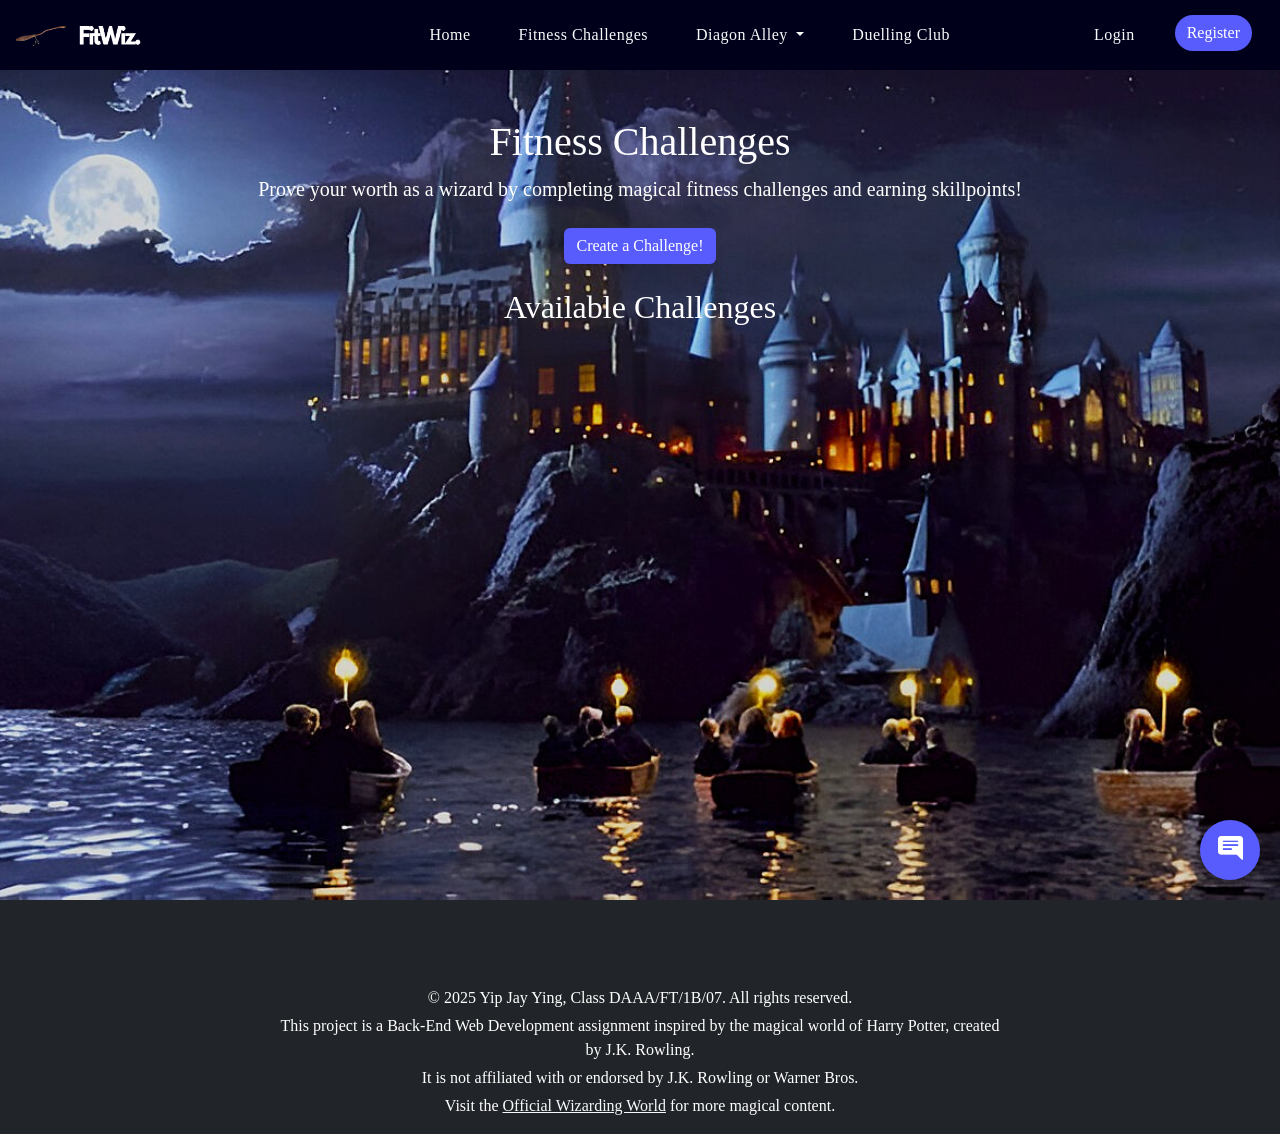
==== commit 4aecd0da: "refactor: update script references from `logoutSession.js` to `sessionManager.js` across multiple fi" ====
--- a/public/challenges.html
+++ b/public/challenges.html
@@ -187,10 +187,10 @@
   </footer>
 
   <script src="https://cdn.jsdelivr.net/npm/bootstrap@5.3.3/dist/js/bootstrap.bundle.min.js"></script>
-  <script src="js/logoutSession.js"></script>
   <script src="js/queryCmds.js"></script>
   <script src="js/getCurrentURL.js"></script>
   <script src="js/userNavbarToggle.js"></script>
   <script src="js/challenges.js"></script>
+  <script src="js/sessionManager.js"></script>
 </body>
 </html>
--- a/public/css/style.css
+++ b/public/css/style.css
@@ -1,4 +1,5 @@
 body {
+    font-family: 'Bookman Old Style', 'Palatino Linotype', 'Cambria', 'Lucida Bright', 'Century Schoolbook', 'Times New Roman'; /* Set the font family for the entire page */
     background-image: url('../images/background.jpeg'); /* Background image for the body */
     background-size: cover; /* Cover the entire viewport */
     background-position: center; /* Center the background image */
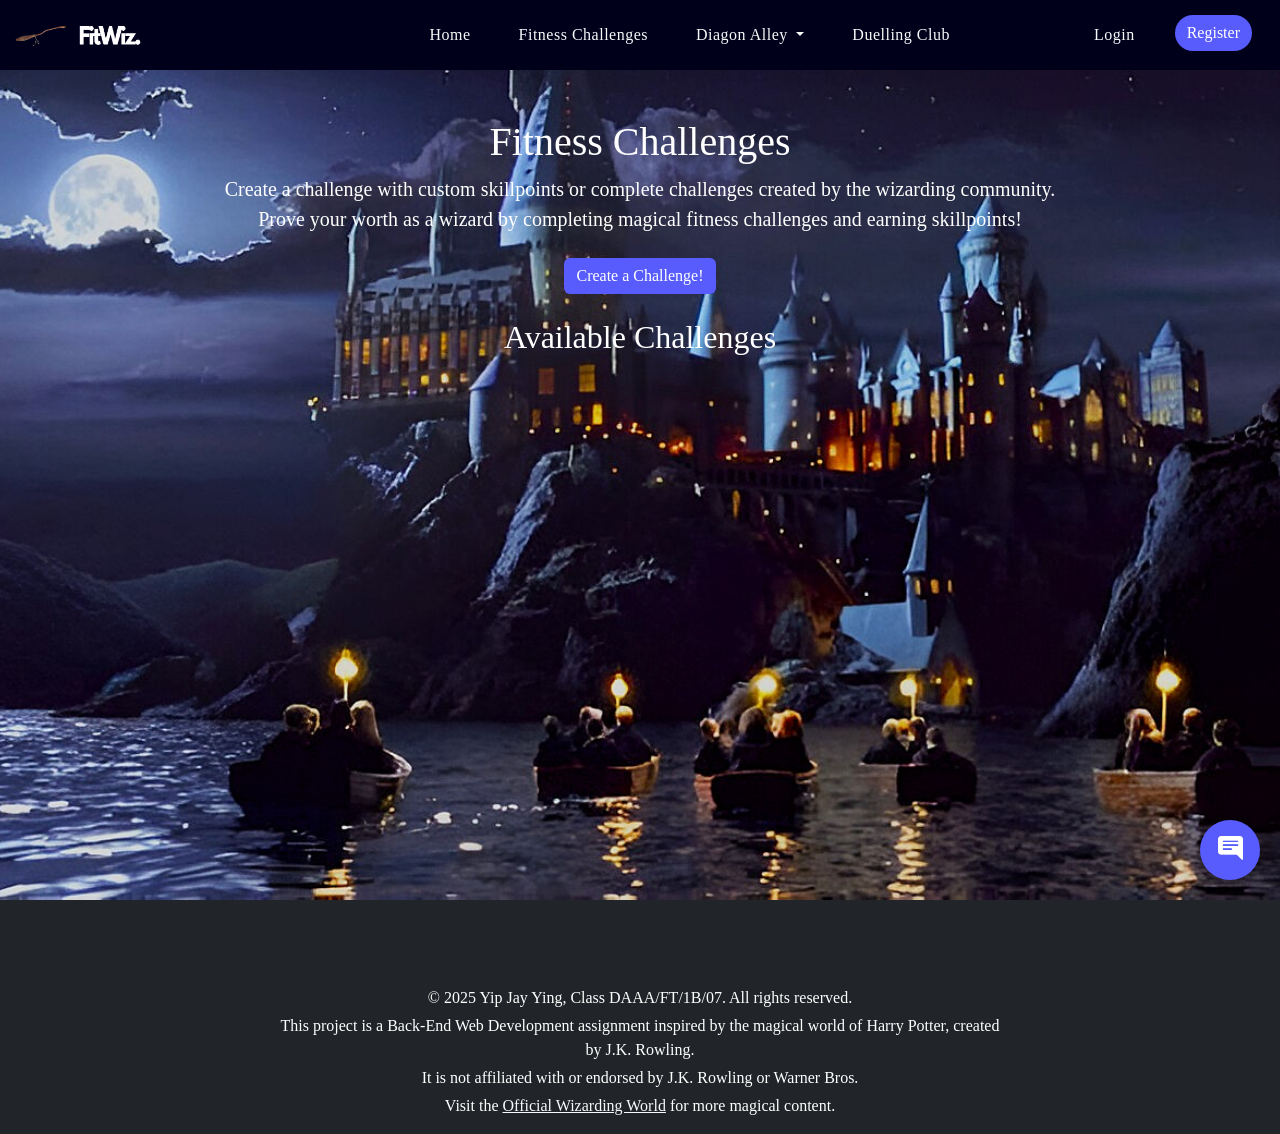
==== commit 6e481e6c: "feat(challenges.html): update page header description for improved user guidance" ====
--- a/public/challenges.html
+++ b/public/challenges.html
@@ -71,7 +71,8 @@
     <!-- Page Header -->
     <header class="text-center text-white mb-4">
       <h1>Fitness Challenges</h1>
-      <p class="lead">Prove your worth as a wizard by completing magical fitness challenges and earning skillpoints!</p>
+      <p class="lead">Create a challenge with custom skillpoints or complete challenges created by the wizarding community.<br>
+      Prove your worth as a wizard by completing magical fitness challenges and earning skillpoints!</p>
     </header>
 
     <!-- Create Challenge Button -->
